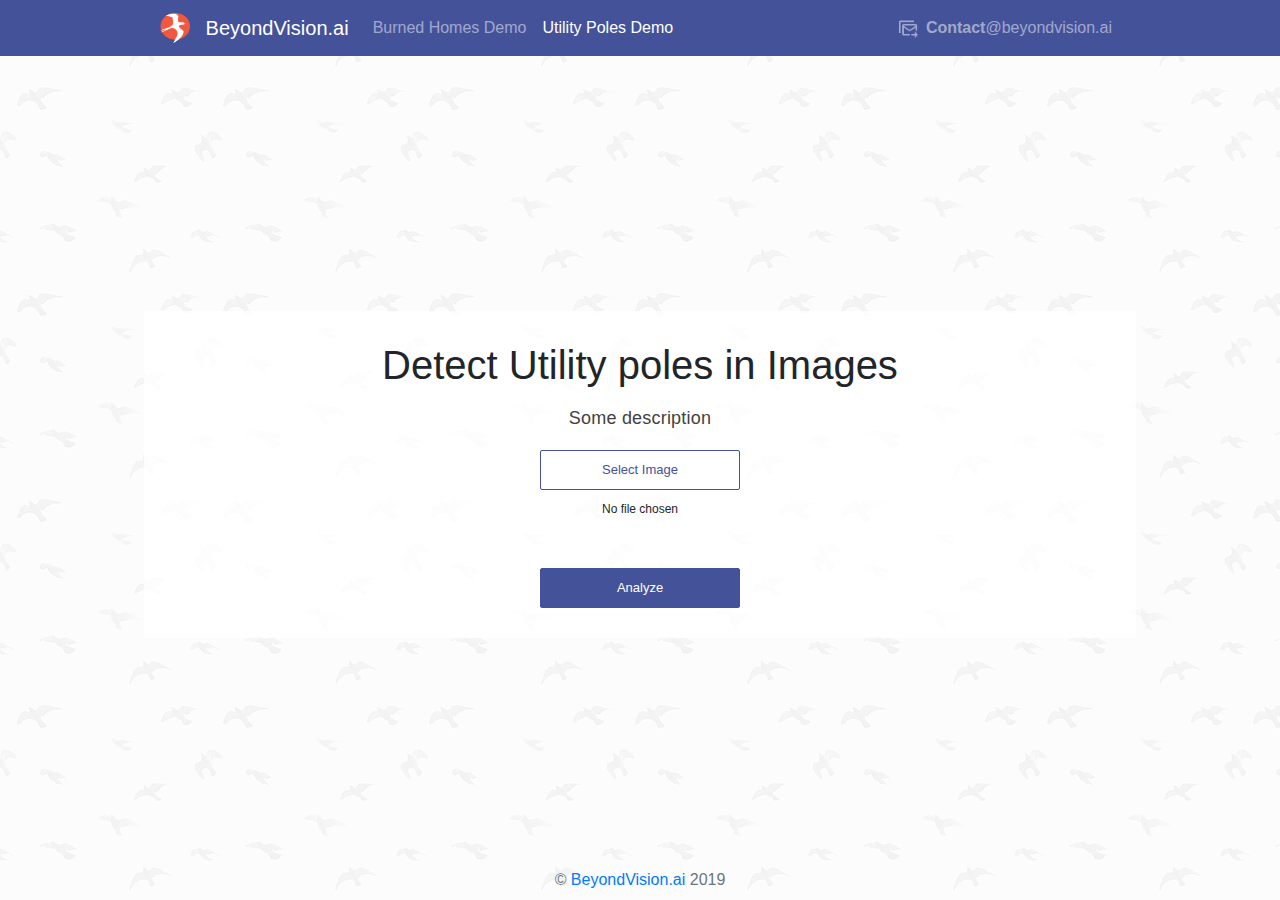
==== app/view/utilities.html @ 6c55ac0f "Added utilities demo" ====
<!doctype html>
<html lang="en">

<head>
    <meta charset="UTF-8">
    <meta name="description" content="Turning aerial imagery to actionable insights">
    <meta name="keywords" content="drones,machine learning,artificial intelligence,aerial,imagery,photogrammetry,vision,image recognition,analysis,data">
    <meta name="author" content="Chintan Vyas">
    <meta name="viewport" content="width=device-width, initial-scale=1.0">
    <title>BeyondVision.ai</title>
    <link rel="icon" type="image/x-icon" href="favicon.ico">
    <link rel="stylesheet" type="text/css" href="../static/bootstrap.min.css">
    <link rel="stylesheet" type="text/css" href="../static/style.css">
    <script type="text/javascript" src="../static/jquery.min.js"></script>
    <script type="text/javascript" src="../static/bootstrap.min.js"></script>
    <script type="text/javascript" src="../static/client.js"></script>
    <!-- Global site tag (gtag.js) - Google Analytics -->
    <script async src="https://www.googletagmanager.com/gtag/js?id=UA-148042620-1"></script>
    <script>
        window.dataLayer = window.dataLayer || [];
        function gtag() { dataLayer.push(arguments); }
        gtag('js', new Date());

        gtag('config', 'UA-148042620-1');
    </script>

</head>

<body class="flex-container d-flex flex-column h-100">
    <!-- Need to have flex enabled both on body and on the root angular element to make it work -->
    <div class="navbar-wrapper">
        <nav class="navbar navbar-expand-lg navbar-dark bg-dark">
            <a class="navbar-brand" href="https://beyondvision.ai">
                <img src="../static/images/beyondvisionlogo_v2.png" class="header-logo d-inline-block align-top" alt="">
                BeyondVision.ai
            </a>
            <button class="navbar-toggler" type="button" data-toggle="collapse" data-target="#navbarNavAltMarkup"
                aria-controls="navbarNavAltMarkup" aria-expanded="false" aria-label="Toggle navigation">
                <span class="navbar-toggler-icon"></span>
            </button>
            <div class="collapse navbar-collapse" id="navbarNavAltMarkup">
                <div class="navbar-nav">
                    <a class="nav-item nav-link" href="/">Burned Homes Demo</a>
                    <a class="nav-item nav-link active" href="/utilities"> Utility Poles Demo <span class="sr-only">(current)</span></a>
                </div>
                <ul class="nav navbar-nav ml-auto">
                    <li><a class="nav-item nav-link contact-icon" href="mailto:contact@beyondvision.ai"><img src="../static/images/icons8-send-email-24.png"
                                class="mr-2" style="width:20px;margin-bottom:2px;" /><b>Contact</b>@beyondvision.ai</a></li>
                    <!-- <li> <a class="nav-item nav-link py-0" href="https://linkedin.com/beyondvision-ai"><img src="../assets/images/linkedin_icon.png" style="height:20px;"></a></li> -->
                </ul>
            </div>
        </nav>
    </div>

    <div class="d-flex" style="flex:1">
        <div class="p-3 pt-5 d-flex flex-row justify-content-center align-items-center align-content-center" style="flex:1">
            <!-- Flex property doesn't work on router outlet so not mentioning here -->
            <div class="content text-center" style="flex:1">
                <h1 class="mb-3">Detect Utility poles in Images</h1>
                <p class="para-style-1" style="margin-bottom: 1em">
                    Some description
                </p>
                <div class='no-display'>
                    <input id='file-input' class='no-display' type='file' name='file' accept='image/*' onchange='showPicked(this)'>
                </div>
                <button class='choose-file-button' type='button' onclick='showPicker()'>Select Image</button>
                <div class='upload-label'>
                    <label id='upload-label'>No file chosen</label>
                </div>
                <div>
                    <img id='image-picked' class='no-display' alt='Chosen Image' style="width:450px">
                </div>
                <div class='analyze'>
                    <button id='analyze-button' class='analyze-button' type='button' onclick='analyze_utilities()'>Analyze</button>
                </div>
                <div id="results_utility" class="results">

                </div>
            </div>
        </div>
    </div>

    <footer class="footer mt-auto text-center">
        <p class="my-0 p-2 text-secondary">&copy; <a href="https://beyondvision.ai">BeyondVision.ai</a> 2019</p>
    </footer>
</body>

</html>
---- app/static/style.css ----
* {
    box-sizing: border-box;
}

html {
    height: 100%;
}

body {
    min-height: 100vh;
}

body {
    background-color: #e4e8f9;
    background: url("../static/images/foggy_birds.png");
}

.bg-dark {
    background-color: #44529a !important;
}
.header-logo {
    width: 30px;
    height: 30px;
    margin-right: 10px;
}

.navbar {
    max-width: 62em;
    margin: auto;
}
.navbar-wrapper {
    height: auto;
    width: 100%;
    background: #44529a;
}

.contact-icon img { 
    opacity: 0.5;
}
.contact-icon:hover img {
        opacity: 0.75;
}

.para-style-1 {
    font-family: "Raleway", sans-serif;
    color: #424242;
    letter-spacing: 0.2px;
    font-size: 18px;
}

.no-display {
    display: none;
}

.content {
    background: #ffffffc7;
    padding: 30px;
    max-width: 62em;
}

.analyze {
    margin-top: 2em;
}

.upload-label {
    padding: 10px;
    font-size: 12px;
}

.result-label {
    margin-top: 2em;
    padding: 10px;
    font-size: 13px;
}

button.choose-file-button {
    width: 200px;
    height: 40px;
    border-radius: 2px;
    background-color: #ffffff;
    border: solid 1px #44529a;
    font-size: 13px;
    color: #44529a;
}

button.analyze-button {
    width: 200px;
    height: 40px;
    border: solid 1px #44529a;
    border-radius: 2px;
    background-color: #44529a;
    font-size: 13px;
    color: #ffffff;
}

button:focus {
    outline: 0;
}
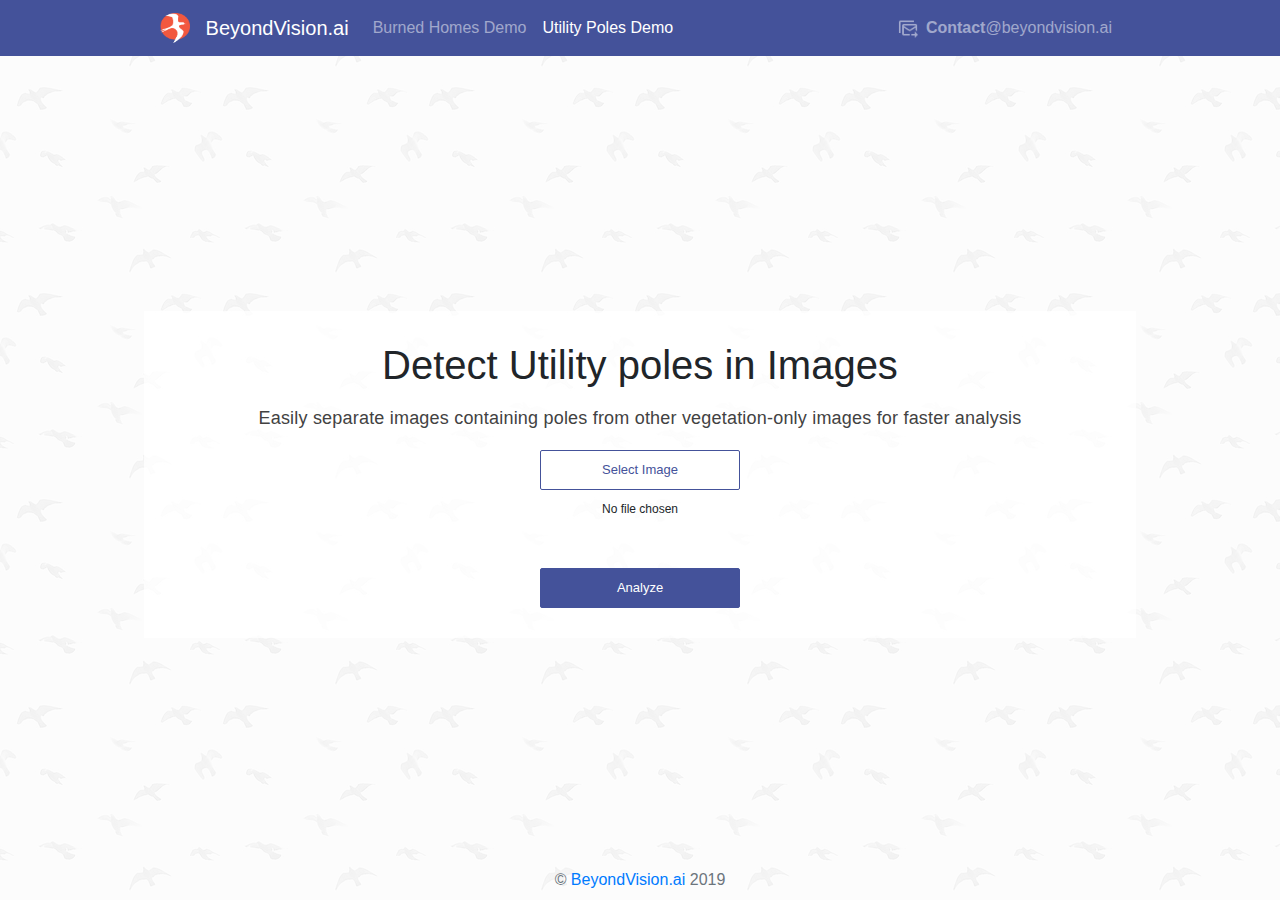
==== commit 03ac6633: "added description" ====
--- a/app/view/utilities.html
+++ b/app/view/utilities.html
@@ -58,7 +58,7 @@
             <div class="content text-center" style="flex:1">
                 <h1 class="mb-3">Detect Utility poles in Images</h1>
                 <p class="para-style-1" style="margin-bottom: 1em">
-                    Some description
+                    Easily separate images containing poles from other vegetation-only images for faster analysis
                 </p>
                 <div class='no-display'>
                     <input id='file-input' class='no-display' type='file' name='file' accept='image/*' onchange='showPicked(this)'>
@@ -68,7 +68,7 @@
                     <label id='upload-label'>No file chosen</label>
                 </div>
                 <div>
-                    <img id='image-picked' class='no-display' alt='Chosen Image' style="width:450px">
+                    <img id='image-picked' class='no-display img-fluid img-thumbnail' alt='Chosen Image' style="width:450px">
                 </div>
                 <div class='analyze'>
                     <button id='analyze-button' class='analyze-button' type='button' onclick='analyze_utilities()'>Analyze</button>
@@ -85,4 +85,4 @@
     </footer>
 </body>
 
-</html>+</html>
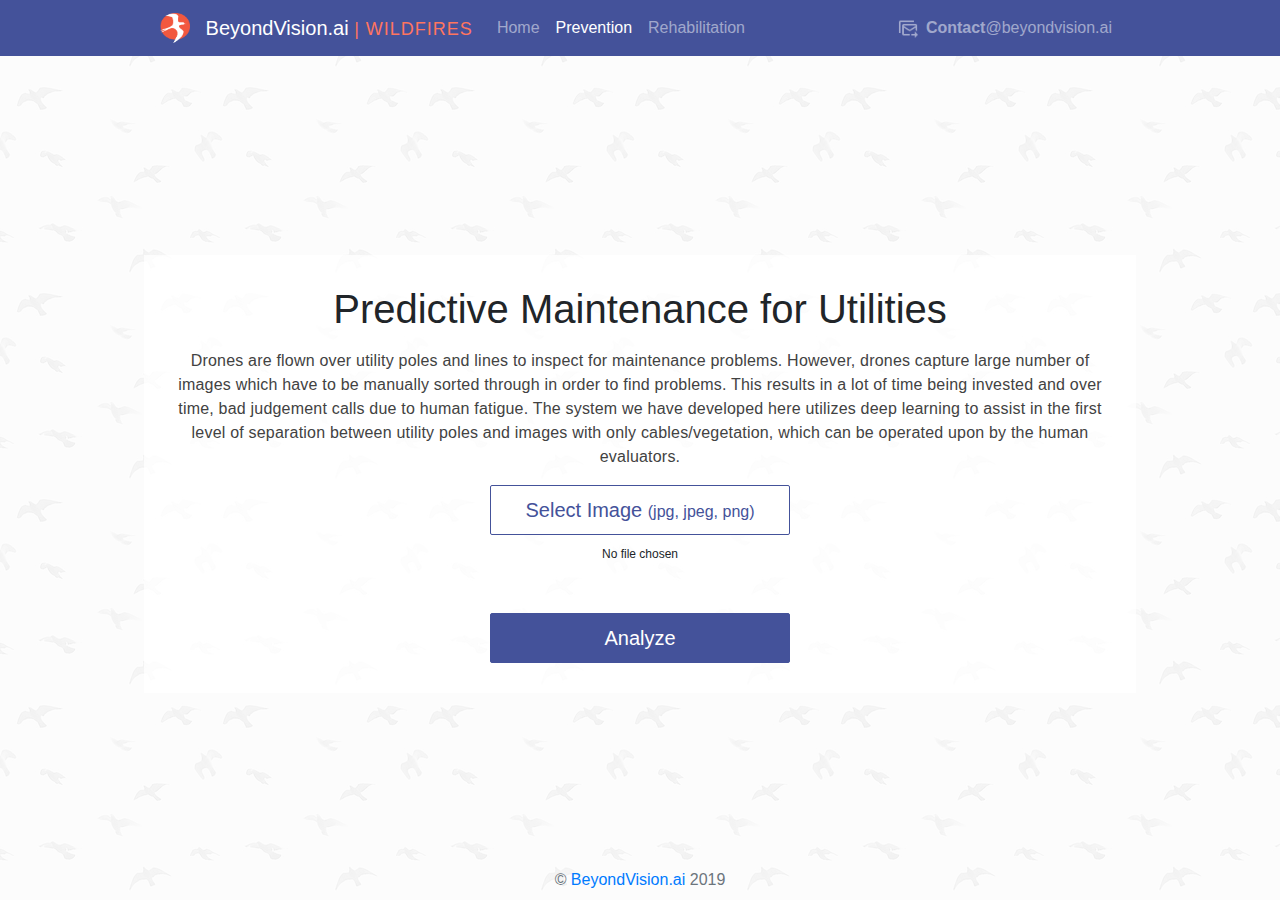
==== commit 29800e34: "changed app routes and styling" ====
--- a/app/view/utilities.html
+++ b/app/view/utilities.html
@@ -30,9 +30,9 @@
     <!-- Need to have flex enabled both on body and on the root angular element to make it work -->
     <div class="navbar-wrapper">
         <nav class="navbar navbar-expand-lg navbar-dark bg-dark">
-            <a class="navbar-brand" href="https://beyondvision.ai">
+            <a class="navbar-brand" href="/">
                 <img src="../static/images/beyondvisionlogo_v2.png" class="header-logo d-inline-block align-top" alt="">
-                BeyondVision.ai
+                BeyondVision.ai <span class="category"> | WILDFIRES</span>
             </a>
             <button class="navbar-toggler" type="button" data-toggle="collapse" data-target="#navbarNavAltMarkup"
                 aria-controls="navbarNavAltMarkup" aria-expanded="false" aria-label="Toggle navigation">
@@ -40,8 +40,9 @@
             </button>
             <div class="collapse navbar-collapse" id="navbarNavAltMarkup">
                 <div class="navbar-nav">
-                    <a class="nav-item nav-link" href="/">Burned Homes Demo</a>
-                    <a class="nav-item nav-link active" href="/utilities"> Utility Poles Demo <span class="sr-only">(current)</span></a>
+                    <a class="nav-item nav-link" href="https://beyondvision.ai"> Home</a>
+                    <a class="nav-item nav-link active" href="/wildfires/prevention"> Prevention <span class="sr-only">(current)</span></a>
+                    <a class="nav-item nav-link" href="/wildfires/rehabilitation">Rehabilitation</a>
                 </div>
                 <ul class="nav navbar-nav ml-auto">
                     <li><a class="nav-item nav-link contact-icon" href="mailto:contact@beyondvision.ai"><img src="../static/images/icons8-send-email-24.png"
@@ -56,19 +57,19 @@
         <div class="p-3 pt-5 d-flex flex-row justify-content-center align-items-center align-content-center" style="flex:1">
             <!-- Flex property doesn't work on router outlet so not mentioning here -->
             <div class="content text-center" style="flex:1">
-                <h1 class="mb-3">Detect Utility poles in Images</h1>
-                <p class="para-style-1" style="margin-bottom: 1em">
-                    Easily separate images containing poles from other vegetation-only images for faster analysis
+                <h1 class="mb-3">Predictive Maintenance for Utilities</h1>
+                <p class="para-style-1" style="margin-bottom: 1rem">
+                    Drones are flown over utility poles and lines to inspect for maintenance problems. However, drones capture large number of images which have to be manually sorted through in order to find problems. This results in a lot of time being invested and over time, bad judgement calls due to human fatigue. The system we have developed here utilizes deep learning to assist in the first level of separation between utility poles and images with only cables/vegetation, which can be operated upon by the human evaluators.
                 </p>
                 <div class='no-display'>
                     <input id='file-input' class='no-display' type='file' name='file' accept='image/*' onchange='showPicked(this)'>
                 </div>
-                <button class='choose-file-button' type='button' onclick='showPicker()'>Select Image</button>
+                <button class='choose-file-button' type='button' onclick='showPicker()'>Select Image <small>(jpg, jpeg, png)</small></button>
                 <div class='upload-label'>
                     <label id='upload-label'>No file chosen</label>
                 </div>
                 <div>
-                    <img id='image-picked' class='no-display img-fluid img-thumbnail' alt='Chosen Image' style="width:450px">
+                    <img id='image-picked' class='no-display' alt='Chosen Image' style="width:450px">
                 </div>
                 <div class='analyze'>
                     <button id='analyze-button' class='analyze-button' type='button' onclick='analyze_utilities()'>Analyze</button>
@@ -85,4 +86,4 @@
     </footer>
 </body>
 
-</html>
+</html>--- a/app/static/style.css
+++ b/app/static/style.css
@@ -45,7 +45,13 @@
     font-family: "Raleway", sans-serif;
     color: #424242;
     letter-spacing: 0.2px;
+    font-size: 16px;
+}
+
+.navbar-brand .category {
+    color: #ff755f;
     font-size: 18px;
+    letter-spacing: 1px;
 }
 
 .no-display {
@@ -73,26 +79,28 @@
     font-size: 13px;
 }
 
+
 button.choose-file-button {
-    width: 200px;
-    height: 40px;
+    width: 300px;
+    height: 50px;
     border-radius: 2px;
     background-color: #ffffff;
     border: solid 1px #44529a;
-    font-size: 13px;
+    font-size: 20px;
     color: #44529a;
 }
 
 button.analyze-button {
-    width: 200px;
-    height: 40px;
+    width: 300px;
+    height: 50px;
     border: solid 1px #44529a;
     border-radius: 2px;
     background-color: #44529a;
-    font-size: 13px;
+    font-size: 20px;
     color: #ffffff;
 }
 
 button:focus {
     outline: 0;
-}+}
+
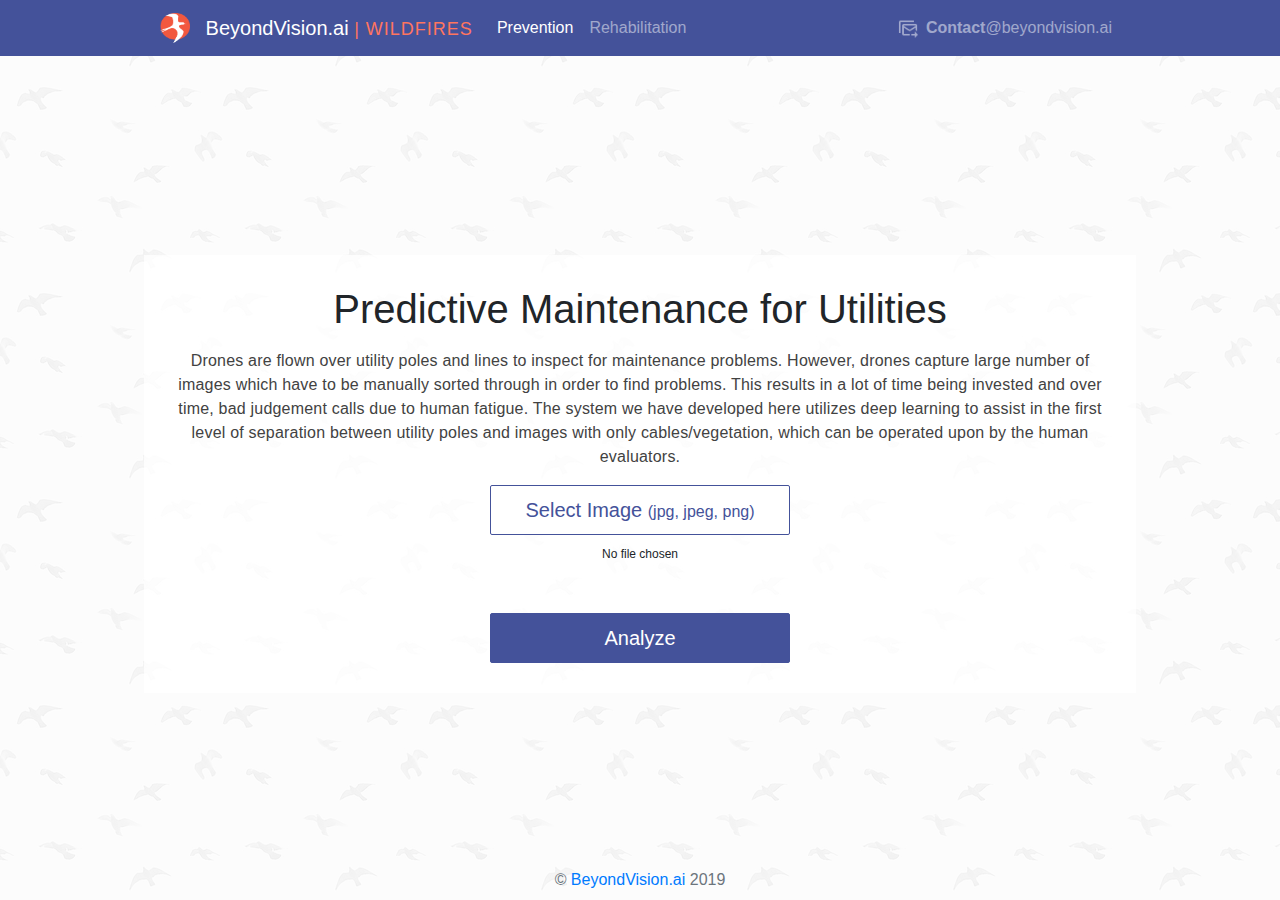
==== commit 13bfad3b: "removed unneccessary links" ====
--- a/app/view/utilities.html
+++ b/app/view/utilities.html
@@ -40,7 +40,6 @@
             </button>
             <div class="collapse navbar-collapse" id="navbarNavAltMarkup">
                 <div class="navbar-nav">
-                    <a class="nav-item nav-link" href="https://beyondvision.ai"> Home</a>
                     <a class="nav-item nav-link active" href="/wildfires/prevention"> Prevention <span class="sr-only">(current)</span></a>
                     <a class="nav-item nav-link" href="/wildfires/rehabilitation">Rehabilitation</a>
                 </div>
@@ -69,7 +68,7 @@
                     <label id='upload-label'>No file chosen</label>
                 </div>
                 <div>
-                    <img id='image-picked' class='no-display' alt='Chosen Image' style="width:450px">
+                    <img id='image-picked' class='no-display img-fluid img-thumbnail' alt='Chosen Image' style="width:450px">
                 </div>
                 <div class='analyze'>
                     <button id='analyze-button' class='analyze-button' type='button' onclick='analyze_utilities()'>Analyze</button>
@@ -86,4 +85,4 @@
     </footer>
 </body>
 
-</html>+</html>
